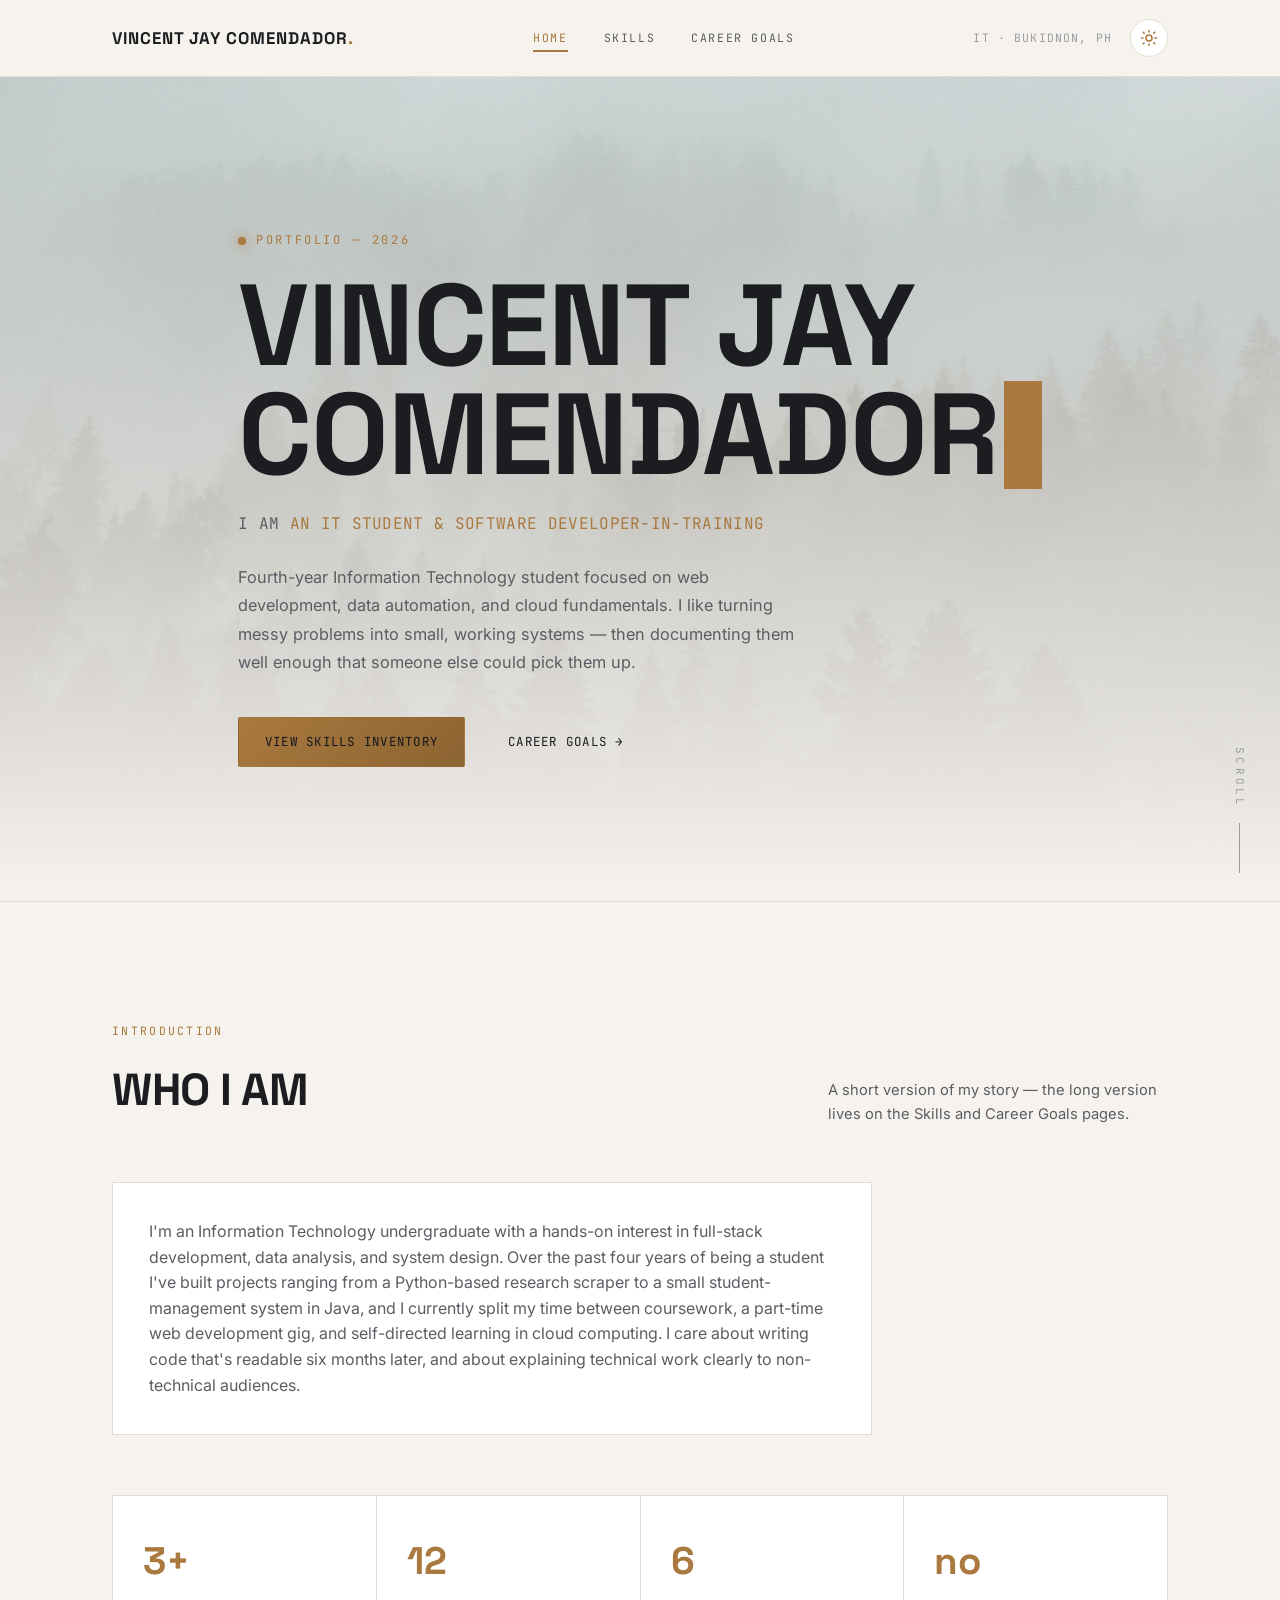
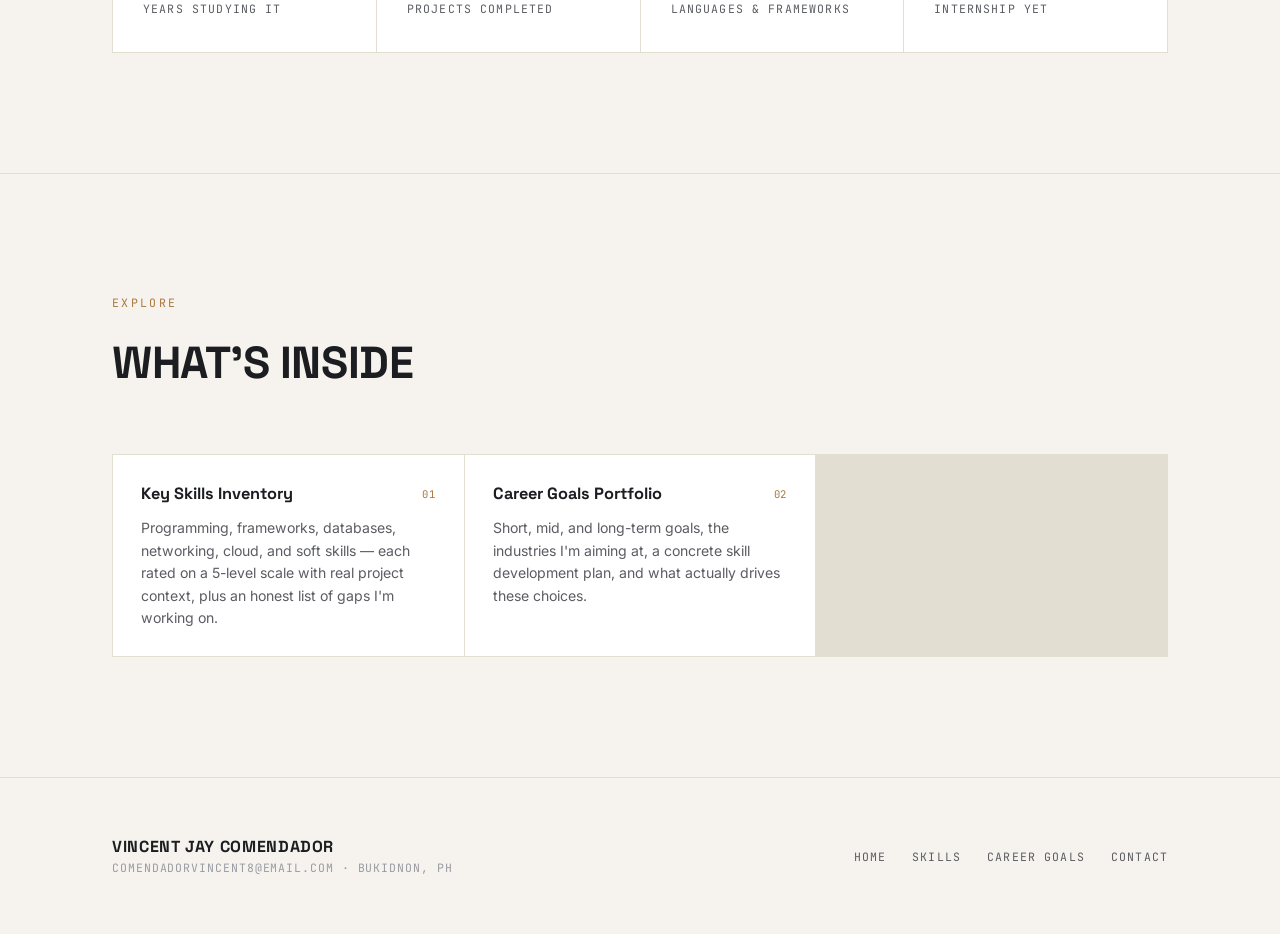
==== index.html @ 31c969bb "Move site files to repo root for GitHub Pages" ====
<!DOCTYPE html>
<html lang="en" data-theme="dark">
<head>
<meta charset="UTF-8">
<script>
  (function () {
    try {
      var saved = localStorage.getItem('theme');
      var theme = saved || (window.matchMedia('(prefers-color-scheme: light)').matches ? 'light' : 'dark');
      document.documentElement.setAttribute('data-theme', theme);
    } catch (e) { /* ignore — default dark theme already set in markup */ }
  })();
</script>
<meta name="viewport" content="width=device-width, initial-scale=1.0">
<title>Vincent Jay Comendador — Portfolio</title>
<meta name="description" content="Information Technology student portfolio — skills inventory and career goals.">
<link rel="preconnect" href="https://fonts.googleapis.com">
<link href="https://fonts.googleapis.com/css2?family=Space+Grotesk:wght@500;700&family=Inter:wght@400;500;600&family=JetBrains+Mono:wght@400;500&display=swap" rel="stylesheet">
<link rel="stylesheet" href="style.css">
</head>
<body>
<div class="grain"></div>
<div class="stars" id="stars" aria-hidden="true"></div>

<nav class="site-nav">
  <div class="wrap">
    <a href="index.html" class="brand">VINCENT JAY COMENDADOR<span class="dot">.</span></a>
    <ul class="nav-links">
      <li><a href="index.html" class="active">Home</a></li>
      <li><a href="skills.html">Skills</a></li>
      <li><a href="goals.html">Career Goals</a></li>
    </ul>
    <div class="nav-right">
      <span class="nav-index">IT · BUKIDNON, PH</span>
      <button class="theme-toggle" id="themeToggle" aria-label="Toggle light and dark theme" title="Toggle theme">
        <svg class="icon icon-sun" viewBox="0 0 24 24" fill="none" stroke="currentColor" stroke-width="2" stroke-linecap="round" stroke-linejoin="round"><circle cx="12" cy="12" r="4"></circle><line x1="12" y1="2" x2="12" y2="4"></line><line x1="12" y1="20" x2="12" y2="22"></line><line x1="4.22" y1="4.22" x2="5.64" y2="5.64"></line><line x1="18.36" y1="18.36" x2="19.78" y2="19.78"></line><line x1="2" y1="12" x2="4" y2="12"></line><line x1="20" y1="12" x2="22" y2="12"></line><line x1="4.22" y1="19.78" x2="5.64" y2="18.36"></line><line x1="18.36" y1="5.64" x2="19.78" y2="4.22"></line></svg>
        <svg class="icon icon-moon" viewBox="0 0 24 24" fill="currentColor"><path d="M21 12.79A9 9 0 1 1 11.21 3 7 7 0 0 0 21 12.79z"></path></svg>
      </button>
    </div>
  </div>
</nav>

<header class="hero">
  <div class="wrap">
    <p class="hero-eyebrow">Portfolio — 2026</p>
    <h1>VINCENT JAY<br>COMENDADOR<span class="cursor">&nbsp;</span></h1>
    <p class="hero-role">I AM <span>AN IT STUDENT &amp; SOFTWARE DEVELOPER-IN-TRAINING</span></p>
    <p class="hero-lede">
      Fourth-year Information Technology student focused on web development, data
      automation, and cloud fundamentals. I like turning messy problems into small,
      working systems — then documenting them well enough that someone else could
      pick them up.
    </p>
    <div class="hero-actions">
      <a href="skills.html" class="btn btn-solid">View Skills Inventory</a>
      <a href="goals.html" class="btn btn-ghost">Career Goals →</a>
    </div>
  </div>
  <div class="scroll-cue">SCROLL</div>
</header>

<section class="section" id="about">
  <div class="wrap">
    <div class="section-head reveal">
      <div>
        <p class="section-eyebrow">Introduction</p>
        <h2>Who I Am</h2>
      </div>
      <p class="section-note">
        A short version of my story — the long version lives on the Skills and
        Career Goals pages.
      </p>
    </div>

    <div class="panel reveal" style="max-width:760px;">
      <p style="color:var(--text-dim); font-size:1rem;">
        I'm an Information Technology undergraduate with a hands-on interest in
        full-stack development, data analysis, and system design. Over the past
        four years of being a student I've built projects ranging from a Python-based research
        scraper to a small student-management system in Java, and I currently
        split my time between coursework, a part-time web development gig, and
        self-directed learning in cloud computing. I care about writing code
        that's readable six months later, and about explaining technical work
        clearly to non-technical audiences.
      </p>
    </div>

    <div class="stat-row reveal">
      <div class="stat">
        <div class="num">3+</div>
        <div class="label">Years Studying IT</div>
      </div>
      <div class="stat">
        <div class="num">12</div>
        <div class="label">Projects Completed</div>
      </div>
      <div class="stat">
        <div class="num">6</div>
        <div class="label">Languages &amp; Frameworks</div>
      </div>
      <div class="stat">
        <div class="num">no</div>
        <div class="label">Internship yet</div>
      </div>
    </div>
  </div>
</section>

<section class="section" id="preview">
  <div class="wrap">
    <div class="section-head reveal">
      <div>
        <p class="section-eyebrow">Explore</p>
        <h2>What's Inside</h2>
      </div>
    </div>

    <div class="skill-grid reveal" style="background:var(--line); border:1px solid var(--line);">
      <a class="skill-card" href="skills.html" style="text-decoration:none;">
        <div class="skill-top">
          <span class="skill-name">Key Skills Inventory</span>
          <span class="skill-level-label">01</span>
        </div>
        <p class="skill-context">
          Programming, frameworks, databases, networking, cloud, and soft
          skills — each rated on a 5-level scale with real project context,
          plus an honest list of gaps I'm working on.
        </p>
      </a>
      <a class="skill-card" href="goals.html" style="text-decoration:none;">
        <div class="skill-top">
          <span class="skill-name">Career Goals Portfolio</span>
          <span class="skill-level-label">02</span>
        </div>
        <p class="skill-context">
          Short, mid, and long-term goals, the industries I'm aiming at, a
          concrete skill development plan, and what actually drives these
          choices.
        </p>
      </a>
    </div>
  </div>
</section>

<footer class="site-footer">
  <div class="wrap">
    <div>
      <div class="footer-brand">VINCENT JAY COMENDADOR</div>
      <div class="footer-meta">comendadorvincent8@email.com · Bukidnon, PH</div>
    </div>
    <ul class="footer-links">
      <li><a href="index.html">Home</a></li>
      <li><a href="skills.html">Skills</a></li>
      <li><a href="goals.html">Career Goals</a></li>
      <li><a href="mailto:comendadorvincent8@email.com">Contact</a></li>
    </ul>
  </div>
</footer>

<script src="script.js" defer></script>
</body>
</html>
---- style.css ----
/* ============================================================
   PORTFOLIO — shared styles
   Display: Space Grotesk / Body: Inter / Utility-Mono: JetBrains Mono
   ============================================================ */

:root{
  /* ---- dark theme (default) ---- */
  --bg:        #15161a;
  --bg-panel:  #1d1f24;
  --bg-panel-2:#25272d;
  --text:      #f1efe8;
  --text-dim:  #8d8f96;
  --text-faint:#5c5e64;
  --line:      #313339;
  --accent:    #c9a670;
  --accent-2:  #e2c692;
  --accent-soft: rgba(201,166,112,.14);
  --accent-line: rgba(201,166,112,.35);
  --nav-bg: rgba(21,22,26,.86);
  --card-shadow: 0 14px 34px -12px rgba(0,0,0,.55), 0 0 0 1px var(--accent-line);
  --grain-opacity: .035;

  --display: "Space Grotesk", sans-serif;
  --body: "Inter", sans-serif;
  --mono: "JetBrains Mono", monospace;

  --max: 1120px;
  --ease: cubic-bezier(.16,.84,.44,1);
}

[data-theme="light"]{
  --bg:        #f6f3ee;
  --bg-panel:  #ffffff;
  --bg-panel-2:#efece3;
  --text:      #1c1d21;
  --text-dim:  #5b5d63;
  --text-faint:#9a9ca3;
  --line:      #e3ded2;
  --accent:    #a9793f;
  --accent-2:  #8c6431;
  --accent-soft: rgba(169,121,63,.12);
  --accent-line: rgba(169,121,63,.32);
  --nav-bg: rgba(246,243,238,.86);
  --card-shadow: 0 14px 34px -14px rgba(30,25,15,.18), 0 0 0 1px var(--accent-line);
  --grain-opacity: .02;
}

*{ box-sizing:border-box; margin:0; padding:0; }

html{ scroll-behavior:smooth; }

body{
  background:
    radial-gradient(ellipse 900px 500px at 15% -10%, var(--accent-soft), transparent 60%),
    var(--bg);
  color:var(--text);
  font-family:var(--body);
  line-height:1.6;
  -webkit-font-smoothing:antialiased;
  transition:background-color .45s ease, color .45s ease;
}

a{ color:inherit; text-decoration:none; }
ul{ list-style:none; }
img{ max-width:100%; display:block; }

.wrap{
  max-width:var(--max);
  margin:0 auto;
  padding:0 32px;
}

::selection{ background:var(--accent); color:#15161a; }

:focus-visible{
  outline:2px solid var(--accent);
  outline-offset:3px;
}

/* ---------- NAV ---------- */
.site-nav{
  position:sticky; top:0; z-index:50;
  background:var(--nav-bg);
  backdrop-filter:blur(10px);
  border-bottom:1px solid var(--line);
  transition:background-color .45s ease, border-color .45s ease;
}
.site-nav .wrap{
  display:flex; align-items:center; justify-content:space-between;
  height:76px;
}
.brand{
  font-family:var(--display);
  font-weight:700;
  font-size:1.05rem;
  letter-spacing:.06em;
}
.brand .dot{ color:var(--accent); }
.nav-links{
  display:flex; gap:36px;
  font-family:var(--mono);
  font-size:.72rem;
  letter-spacing:.14em;
  text-transform:uppercase;
}
.nav-links li a{
  color:var(--text-dim);
  position:relative;
  padding-bottom:6px;
  transition:color .2s ease;
}
.nav-links li a::after{
  content:"";
  position:absolute; left:0; right:100%; bottom:-1px;
  height:2px; background:var(--accent);
  transition:right .3s var(--ease);
}
.nav-links li a:hover{ color:var(--text); }
.nav-links li a:hover::after{ right:0; }
.nav-links li a.active{ color:var(--accent); }
.nav-links li a.active::after{ right:0; }

.nav-right{
  display:flex; align-items:center; gap:18px;
}
.nav-index{
  font-family:var(--mono);
  font-size:.72rem;
  color:var(--text-faint);
  letter-spacing:.1em;
}

/* ---------- theme toggle ---------- */
.theme-toggle{
  position:relative;
  width:38px; height:38px;
  border-radius:50%;
  border:1px solid var(--line);
  background:var(--bg-panel);
  display:flex; align-items:center; justify-content:center;
  cursor:pointer;
  flex-shrink:0;
  transition:border-color .3s ease, transform .45s var(--ease), background-color .3s ease;
}
.theme-toggle:hover{ border-color:var(--accent); transform:rotate(25deg); }
.theme-toggle:active{ transform:rotate(25deg) scale(.92); }
.theme-toggle .icon{
  position:absolute;
  width:18px; height:18px;
  color:var(--accent);
  transition:opacity .5s ease, transform .6s var(--ease);
}
.theme-toggle .icon-sun{ opacity:0; transform:rotate(-90deg) scale(.4); }
.theme-toggle .icon-moon{ opacity:1; transform:rotate(0) scale(1); }
[data-theme="light"] .theme-toggle .icon-sun{ opacity:1; transform:rotate(0) scale(1); }
[data-theme="light"] .theme-toggle .icon-moon{ opacity:0; transform:rotate(90deg) scale(.4); }

/* ---------- ambient grain layer ---------- */
.grain{
  pointer-events:none;
  position:fixed; inset:0; z-index:0;
  opacity:var(--grain-opacity);
  background-image:url("data:image/svg+xml,%3Csvg xmlns='http://www.w3.org/2000/svg' width='120' height='120'%3E%3Cfilter id='n'%3E%3CfeTurbulence type='fractalNoise' baseFrequency='0.9' numOctaves='2' stitchTiles='stitch'/%3E%3C/filter%3E%3Crect width='100%25' height='100%25' filter='url(%23n)'/%3E%3C/svg%3E");
  transition:opacity .45s ease;
}

/* ---------- starfield (dark mode only) ---------- */
.stars{
  position:fixed; inset:0; z-index:0;
  pointer-events:none;
  overflow:hidden;
  opacity:0;
  transition:opacity .6s ease;
}
[data-theme="dark"] .stars{ opacity:1; }
.star{
  position:absolute;
  background:#fff;
  border-radius:50%;
  opacity:.2;
  animation:twinkle ease-in-out infinite;
  will-change:opacity;
}
@keyframes twinkle{
  0%,100%{ opacity:.12; }
  50%{ opacity:.8; }
}

/* ---------- HERO ---------- */
.hero{
  position:relative;
  min-height:calc(100vh - 76px);
  display:flex; flex-direction:column; justify-content:center;
  padding:80px 0 60px;
  overflow:hidden;
  background-image:
    linear-gradient(180deg, rgba(21,22,26,.55) 0%, rgba(21,22,26,.75) 55%, rgba(21,22,26,1) 100%),
    url("images/hero.bg.jpg");
  background-size:cover;
  background-position:center;
}
[data-theme="light"] .hero{
  background-image:
    linear-gradient(180deg, rgba(246,243,238,.55) 0%, rgba(246,243,238,.8) 55%, rgba(246,243,238,1) 100%),
    url("images/hero.bg.jpg");
}
.hero-eyebrow{
  font-family:var(--mono);
  font-size:.75rem;
  letter-spacing:.22em;
  text-transform:uppercase;
  color:var(--accent);
  margin-bottom:22px;
  display:flex; align-items:center; gap:10px;
}
.hero-eyebrow::before{
  content:"";
  width:8px; height:8px; border-radius:50%;
  background:var(--accent);
  box-shadow:0 0 12px var(--accent);
  animation:pulseDot 2.4s ease-in-out infinite;
}
@keyframes pulseDot{
  0%,100%{ transform:scale(1); opacity:1; }
  50%{ transform:scale(1.35); opacity:.7; }
}
.hero h1{
  font-family:var(--display);
  font-weight:700;
  font-size:clamp(3.2rem, 9vw, 7.2rem);
  line-height:.94;
  letter-spacing:-.01em;
  text-transform:uppercase;
}
.hero h1 .cursor{
  display:inline-block;
  width:.5ch;
  background:var(--accent);
  animation:blink 1.1s steps(1) infinite;
  margin-left:6px;
}
@keyframes blink{ 50%{ opacity:0; } }

.hero-role{
  font-family:var(--mono);
  font-size:1rem;
  color:var(--text-dim);
  margin-top:22px;
  letter-spacing:.02em;
}
.hero-role span{ color:var(--accent); }

.hero-lede{
  max-width:560px;
  margin-top:26px;
  color:var(--text-dim);
  font-size:1.02rem;
  line-height:1.75;
}

.hero-actions{
  display:flex; gap:16px; margin-top:40px; flex-wrap:wrap;
}

/* hero entrance animation (above the fold — plays on load, not on scroll) */
.hero-eyebrow, .hero h1, .hero-role, .hero-lede, .hero-actions{
  animation:fadeUp .8s var(--ease) both;
}
.hero h1{ animation-delay:.08s; }
.hero-role{ animation-delay:.2s; }
.hero-lede{ animation-delay:.32s; }
.hero-actions{ animation-delay:.44s; }
@keyframes fadeUp{
  from{ opacity:0; transform:translateY(22px); }
  to{ opacity:1; transform:translateY(0); }
}

.btn{
  font-family:var(--mono);
  font-size:.78rem;
  letter-spacing:.1em;
  text-transform:uppercase;
  padding:14px 26px;
  border-radius:2px;
  transition:transform .25s var(--ease), box-shadow .25s ease, background .25s ease, border-color .25s ease;
  border:1px solid var(--line);
}
.btn-solid{
  background:linear-gradient(135deg, var(--accent), var(--accent-2));
  color:#15161a; border-color:transparent;
}
.btn-solid:hover{
  transform:translateY(-3px);
  box-shadow:0 14px 28px -10px var(--accent-line);
}
.btn-ghost{ color:var(--text); }
.btn-ghost:hover{
  border-color:var(--accent); color:var(--accent);
  transform:translateY(-3px);
}

.scroll-cue{
  position:absolute; right:32px; bottom:28px;
  writing-mode:vertical-rl;
  font-family:var(--mono);
  font-size:.68rem;
  letter-spacing:.3em;
  color:var(--text-faint);
  display:flex; align-items:center; gap:14px;
  animation:floatY 3.2s ease-in-out infinite;
}
.scroll-cue::after{
  content:""; width:1px; height:50px; background:var(--text-faint);
}
@keyframes floatY{
  0%,100%{ transform:translateY(0); }
  50%{ transform:translateY(-8px); }
}

/* ---------- generic section scaffolding ---------- */
.section{
  padding:120px 0;
  border-top:1px solid var(--line);
  position:relative;
  scroll-margin-top:90px;
  transition:border-color .45s ease;
}
.section-head{
  display:flex; justify-content:space-between; align-items:flex-end;
  gap:24px; margin-bottom:56px; flex-wrap:wrap;
}
.section-eyebrow{
  font-family:var(--mono);
  font-size:.72rem;
  letter-spacing:.2em;
  text-transform:uppercase;
  color:var(--accent);
  margin-bottom:14px;
}
.section-head h2{
  font-family:var(--display);
  font-weight:700;
  font-size:clamp(1.9rem,4vw,2.8rem);
  text-transform:uppercase;
  letter-spacing:-.01em;
}
.section-note{
  max-width:340px;
  color:var(--text-dim);
  font-size:.92rem;
}

/* ---------- scroll-reveal ---------- */
.reveal{
  opacity:0;
  transform:translateY(28px);
  transition:opacity .7s var(--ease), transform .7s var(--ease);
}
.reveal.in-view{ opacity:1; transform:translateY(0); }
.reveal-delay-1{ transition-delay:.08s; }
.reveal-delay-2{ transition-delay:.16s; }
.reveal-delay-3{ transition-delay:.24s; }

/* ---------- stat row (home) ---------- */
.stat-row{
  display:grid;
  grid-template-columns:repeat(auto-fit, minmax(180px,1fr));
  gap:1px;
  background:var(--line);
  border:1px solid var(--line);
  margin-top:60px;
  transition:background-color .45s ease, border-color .45s ease;
}
.stat{
  background:var(--bg-panel);
  padding:34px 30px;
  transition:background-color .3s ease, transform .25s var(--ease), box-shadow .25s ease;
}
.stat:hover{
  transform:translateY(-4px);
  box-shadow:var(--card-shadow);
  position:relative; z-index:1;
}
.stat .num{
  font-family:var(--display);
  font-size:2.4rem;
  font-weight:700;
  color:var(--accent);
}
.stat .label{
  margin-top:8px;
  font-family:var(--mono);
  font-size:.72rem;
  letter-spacing:.1em;
  text-transform:uppercase;
  color:var(--text-dim);
}

/* ---------- panel / card ---------- */
.panel{
  background:var(--bg-panel);
  border:1px solid var(--line);
  padding:36px;
  transition:background-color .3s ease, border-color .3s ease, transform .25s var(--ease), box-shadow .25s ease;
}
.panel:hover{
  transform:translateY(-3px);
  box-shadow:var(--card-shadow);
}

/* ---------- footer ---------- */
.site-footer{
  border-top:1px solid var(--line);
  padding:56px 0;
  transition:border-color .45s ease;
}
.site-footer .wrap{
  display:flex; justify-content:space-between; align-items:center;
  flex-wrap:wrap; gap:18px;
}
.footer-brand{
  font-family:var(--display); font-weight:700; letter-spacing:.04em;
}
.footer-meta{
  font-family:var(--mono); font-size:.72rem; letter-spacing:.08em;
  color:var(--text-faint); text-transform:uppercase;
}
.footer-links{ display:flex; gap:26px; }
.footer-links a{
  font-family:var(--mono); font-size:.72rem; letter-spacing:.1em;
  text-transform:uppercase; color:var(--text-dim);
  position:relative;
  transition:color .2s ease;
}
.footer-links a::after{
  content:""; position:absolute; left:0; right:100%; bottom:-4px;
  height:1px; background:var(--accent);
  transition:right .3s var(--ease);
}
.footer-links a:hover{ color:var(--accent); }
.footer-links a:hover::after{ right:0; }

/* ============================================================
   SKILLS PAGE
   ============================================================ */
.skill-category{
  margin-bottom:6px;
}
.skill-category + .skill-category{
  margin-top:70px;
}
.cat-head{
  display:flex; align-items:baseline; gap:16px;
  margin-bottom:28px;
  padding-bottom:14px;
  border-bottom:1px solid var(--line);
  transition:border-color .45s ease;
}
.cat-head h3{
  font-family:var(--display);
  font-size:1.3rem;
  text-transform:uppercase;
  letter-spacing:.02em;
}
.cat-count{
  font-family:var(--mono);
  font-size:.72rem;
  color:var(--text-faint);
}

.skill-grid{
  display:grid;
  grid-template-columns:repeat(auto-fill, minmax(320px,1fr));
  gap:1px;
  background:var(--line);
  border:1px solid var(--line);
  transition:background-color .45s ease, border-color .45s ease;
}
.skill-card{
  background:var(--bg-panel);
  padding:26px 28px;
  transition:background-color .3s ease, transform .25s var(--ease), box-shadow .25s ease;
  position:relative;
}
.skill-card:hover{
  transform:translateY(-4px);
  box-shadow:var(--card-shadow);
  z-index:1;
}
.skill-top{
  display:flex; justify-content:space-between; align-items:center;
  margin-bottom:10px;
  gap:12px;
}
.skill-name{
  font-family:var(--display);
  font-weight:700;
  font-size:1.02rem;
}
.skill-level-label{
  font-family:var(--mono);
  font-size:.66rem;
  letter-spacing:.08em;
  text-transform:uppercase;
  color:var(--accent);
  white-space:nowrap;
}

/* segmented proficiency meter — 5 bars, "signal strength" */
.meter{
  display:flex; gap:4px; margin:14px 0 16px;
}
.meter i{
  flex:1; height:6px; background:var(--bg-panel-2);
  border-radius:1px;
  transition:background-color .3s ease, transform .3s ease;
}
.meter i.on{ background:var(--accent); }
.skill-card:hover .meter i.on{ transform:scaleY(1.3); }

.skill-context{
  font-size:.88rem;
  color:var(--text-dim);
}
.skill-context b{
  color:var(--text);
  font-weight:600;
}

/* skill gap list */
.gap-list{
  display:grid;
  grid-template-columns:repeat(auto-fit,minmax(260px,1fr));
  gap:18px;
  margin-top:28px;
}
.gap-item{
  border:1px dashed var(--line);
  padding:20px 22px;
  transition:border-color .25s ease, transform .25s var(--ease), background-color .25s ease;
}
.gap-item:hover{
  border-color:var(--accent-line);
  border-style:solid;
  background:var(--accent-soft);
  transform:translateY(-2px);
}
.gap-item .gap-tag{
  font-family:var(--mono);
  font-size:.66rem;
  letter-spacing:.1em;
  text-transform:uppercase;
  color:var(--text-faint);
  margin-bottom:8px;
}
.gap-item h4{
  font-family:var(--display);
  font-size:1rem;
  margin-bottom:8px;
}
.gap-item p{
  font-size:.86rem;
  color:var(--text-dim);
}

/* legend */
.legend{
  display:flex; flex-wrap:wrap; gap:22px;
  margin-top:18px;
  font-family:var(--mono);
  font-size:.68rem;
  letter-spacing:.05em;
  color:var(--text-faint);
  text-transform:uppercase;
}
.legend span b{ color:var(--accent); }

/* ============================================================
   GOALS PAGE — timeline (genuinely sequential, numbering earned)
   ============================================================ */
.timeline{
  display:flex; flex-direction:column;
}
.tl-item{
  display:grid;
  grid-template-columns:120px 1fr;
  gap:30px;
  padding:44px 0;
  border-bottom:1px solid var(--line);
  transition:border-color .45s ease;
}
.tl-item:first-child{ padding-top:0; }
.tl-index{
  font-family:var(--display);
  font-size:2.6rem;
  font-weight:700;
  color:var(--bg-panel-2);
  -webkit-text-stroke:1px var(--line);
  transition:color .3s ease, -webkit-text-stroke-color .3s ease;
}
.tl-item:hover .tl-index{ color:var(--accent-soft); -webkit-text-stroke-color:var(--accent-line); }
.tl-range{
  font-family:var(--mono);
  font-size:.72rem;
  color:var(--accent);
  letter-spacing:.08em;
  margin-bottom:8px;
  display:block;
}
.tl-item h3{
  font-family:var(--display);
  font-size:1.5rem;
  text-transform:uppercase;
  margin-bottom:14px;
}
.tl-item ul{
  display:flex; flex-direction:column; gap:8px;
}
.tl-item ul li{
  position:relative;
  padding-left:20px;
  color:var(--text-dim);
  font-size:.94rem;
}
.tl-item ul li::before{
  content:"—";
  position:absolute; left:0; color:var(--accent);
}

.domain-grid{
  display:grid;
  grid-template-columns:repeat(auto-fit,minmax(240px,1fr));
  gap:1px;
  background:var(--line);
  border:1px solid var(--line);
  transition:background-color .45s ease, border-color .45s ease;
}
.domain-card{
  background:var(--bg-panel);
  padding:30px 26px;
  transition:background-color .3s ease, transform .25s var(--ease), box-shadow .25s ease;
  position:relative;
}
.domain-card:hover{
  transform:translateY(-4px);
  box-shadow:var(--card-shadow);
  z-index:1;
}
.domain-card .rank{
  font-family:var(--mono);
  font-size:.68rem;
  color:var(--accent);
  letter-spacing:.1em;
}
.domain-card h4{
  font-family:var(--display);
  font-size:1.15rem;
  margin:10px 0 10px;
  text-transform:uppercase;
}
.domain-card p{
  font-size:.86rem; color:var(--text-dim);
}

.dev-plan-grid{
  display:grid;
  grid-template-columns:repeat(auto-fit,minmax(280px,1fr));
  gap:22px;
}
.dev-plan-card{
  border:1px solid var(--line);
  padding:24px 26px;
  background:var(--bg-panel);
  transition:background-color .3s ease, border-color .25s ease, transform .25s var(--ease), box-shadow .25s ease;
}
.dev-plan-card:hover{
  transform:translateY(-4px);
  border-color:var(--accent-line);
  box-shadow:var(--card-shadow);
}
.dev-plan-card .tag{
  font-family:var(--mono);
  font-size:.66rem;
  color:var(--text-faint);
  text-transform:uppercase;
  letter-spacing:.08em;
}
.dev-plan-card h4{
  font-family:var(--display);
  font-size:1.05rem;
  margin:8px 0 10px;
}
.dev-plan-card p{
  font-size:.86rem; color:var(--text-dim);
}

.values-block{
  max-width:760px;
}
.values-block p{
  color:var(--text-dim);
  margin-bottom:18px;
  font-size:1rem;
}
.values-block p:last-child{ margin-bottom:0; }
.pull{
  font-family:var(--display);
  font-size:1.4rem;
  color:var(--text);
  border-left:2px solid var(--accent);
  padding-left:22px;
  margin:30px 0;
  font-weight:500;
  line-height:1.4;
}

/* ---------- responsive ---------- */
@media (max-width:720px){
  .nav-links{ gap:20px; }
  .nav-index{ display:none; }
  .section{ padding:80px 0; }
  .tl-item{ grid-template-columns:1fr; gap:14px; }
  .site-footer .wrap{ flex-direction:column; align-items:flex-start; }
}

/* ---------- respect reduced motion ---------- */
@media (prefers-reduced-motion: reduce){
  html{ scroll-behavior:auto; }
  *, *::before, *::after{
    animation-duration:.001ms !important;
    animation-iteration-count:1 !important;
    transition-duration:.001ms !important;
    scroll-behavior:auto !important;
  }
  .reveal{ opacity:1 !important; transform:none !important; }
  .stars{ display:none !important; }
  .hero{ background-position:center !important; }
  .skill-card:hover, .domain-card:hover, .dev-plan-card:hover,
  .panel:hover, .stat:hover, .btn:hover{ transform:none !important; }
}
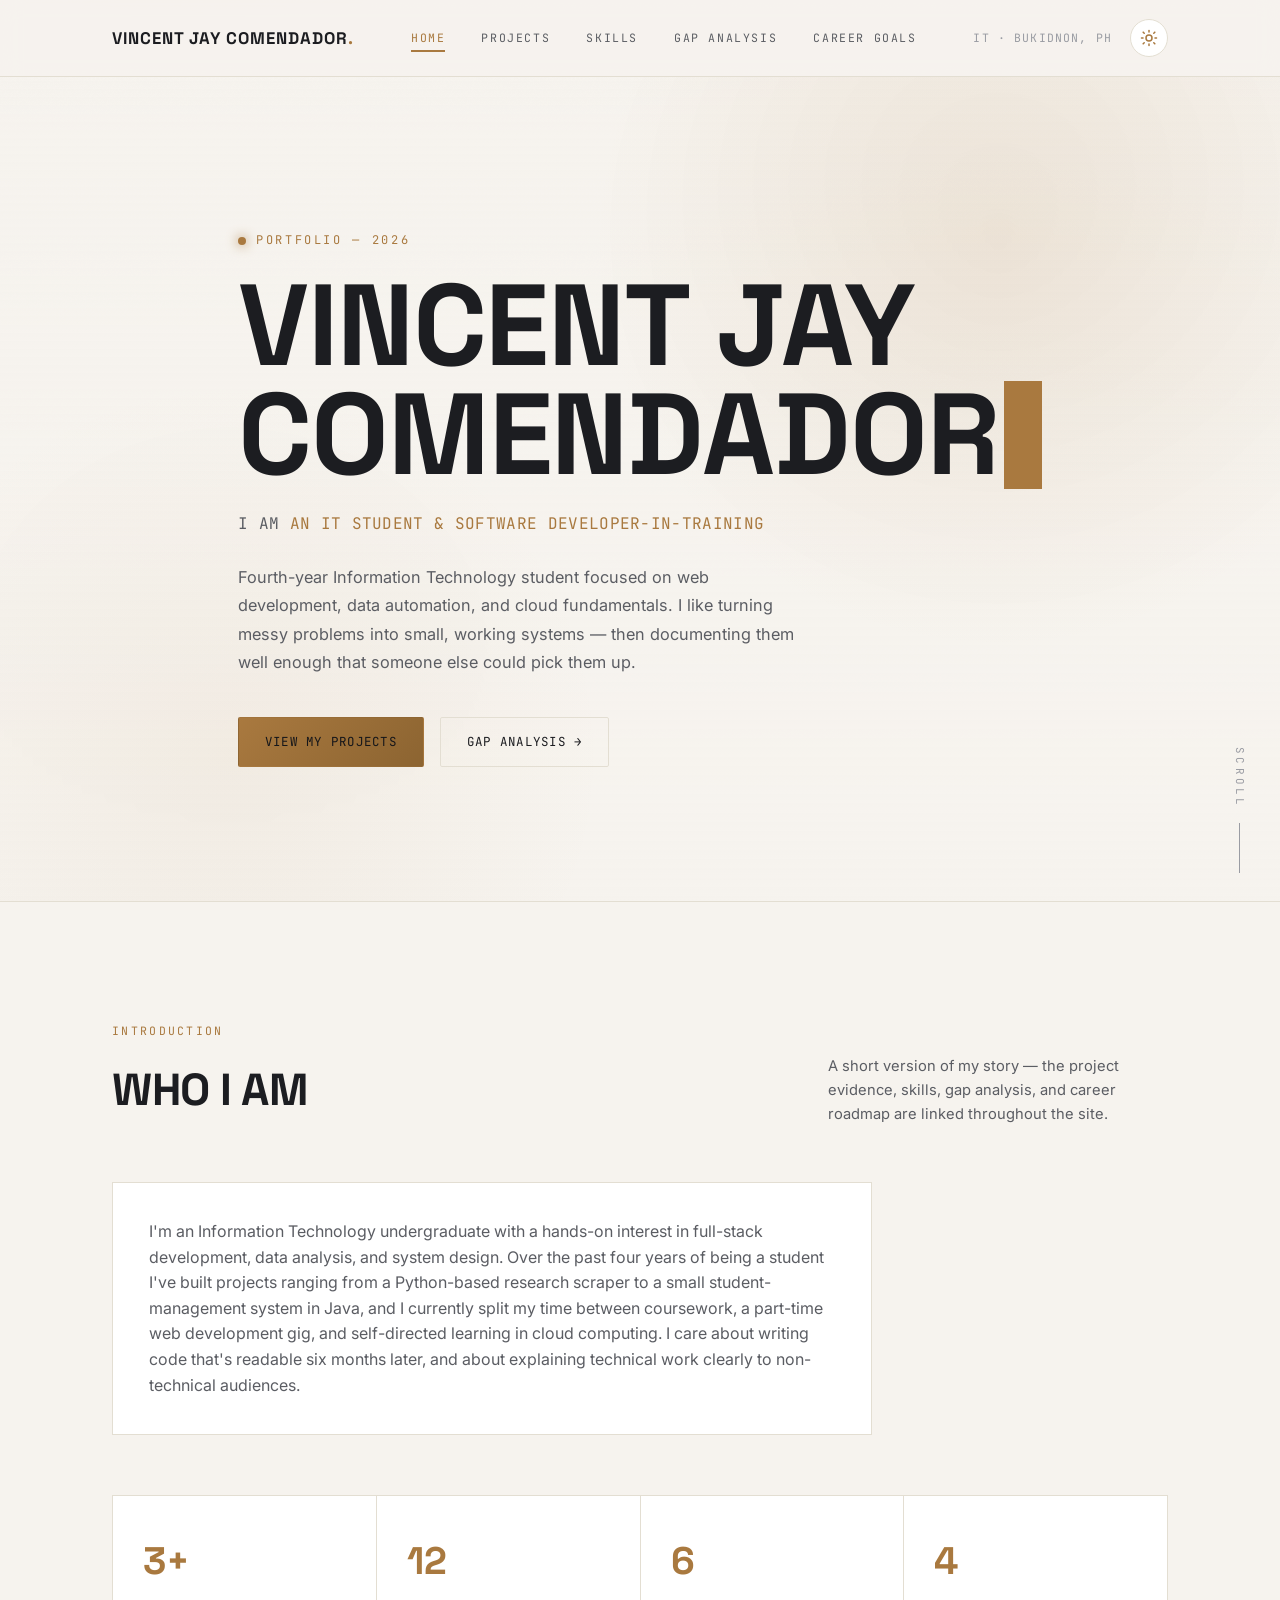
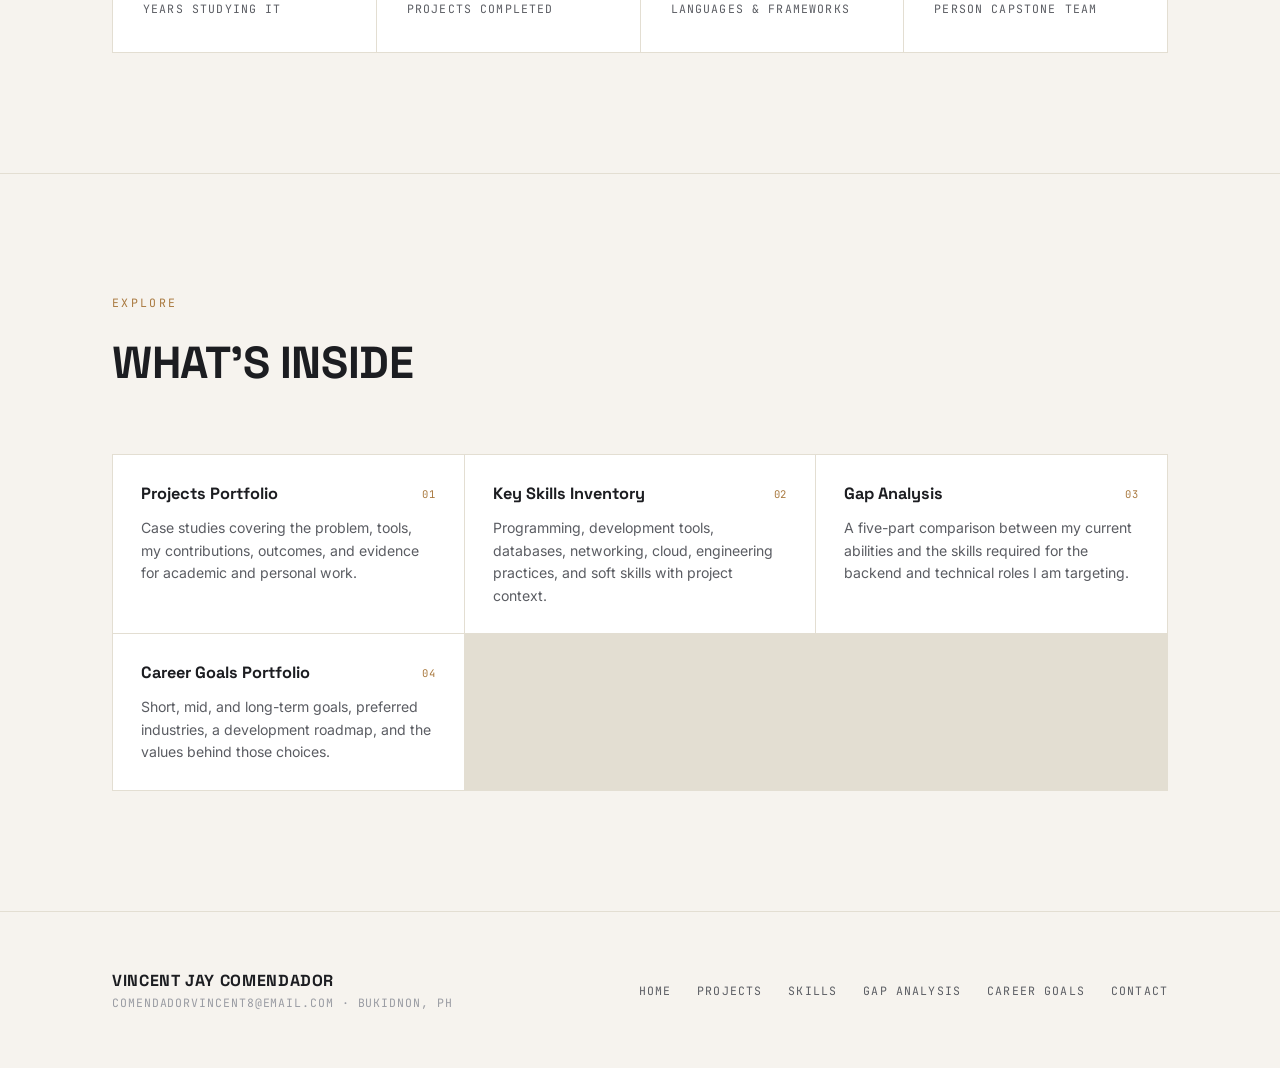
==== commit a616a6e7: "Update portfolio with projects and gap analysis" ====
--- a/index.html
+++ b/index.html
@@ -13,7 +13,7 @@
 </script>
 <meta name="viewport" content="width=device-width, initial-scale=1.0">
 <title>Vincent Jay Comendador — Portfolio</title>
-<meta name="description" content="Information Technology student portfolio — skills inventory and career goals.">
+<meta name="description" content="Information Technology student portfolio featuring projects, skills, gap analysis, and career goals.">
 <link rel="preconnect" href="https://fonts.googleapis.com">
 <link href="https://fonts.googleapis.com/css2?family=Space+Grotesk:wght@500;700&family=Inter:wght@400;500;600&family=JetBrains+Mono:wght@400;500&display=swap" rel="stylesheet">
 <link rel="stylesheet" href="style.css">
@@ -22,16 +22,21 @@
 <div class="grain"></div>
 <div class="stars" id="stars" aria-hidden="true"></div>
 
-<nav class="site-nav">
+<nav class="site-nav" id="siteNav">
   <div class="wrap">
     <a href="index.html" class="brand">VINCENT JAY COMENDADOR<span class="dot">.</span></a>
-    <ul class="nav-links">
+    <ul class="nav-links" id="primaryNav">
       <li><a href="index.html" class="active">Home</a></li>
+      <li><a href="projects.html">Projects</a></li>
       <li><a href="skills.html">Skills</a></li>
+      <li><a href="gaps.html">Gap Analysis</a></li>
       <li><a href="goals.html">Career Goals</a></li>
     </ul>
     <div class="nav-right">
       <span class="nav-index">IT · BUKIDNON, PH</span>
+      <button class="nav-toggle" id="navToggle" type="button" aria-label="Toggle navigation" aria-expanded="false" aria-controls="primaryNav">
+        <span></span><span></span><span></span>
+      </button>
       <button class="theme-toggle" id="themeToggle" aria-label="Toggle light and dark theme" title="Toggle theme">
         <svg class="icon icon-sun" viewBox="0 0 24 24" fill="none" stroke="currentColor" stroke-width="2" stroke-linecap="round" stroke-linejoin="round"><circle cx="12" cy="12" r="4"></circle><line x1="12" y1="2" x2="12" y2="4"></line><line x1="12" y1="20" x2="12" y2="22"></line><line x1="4.22" y1="4.22" x2="5.64" y2="5.64"></line><line x1="18.36" y1="18.36" x2="19.78" y2="19.78"></line><line x1="2" y1="12" x2="4" y2="12"></line><line x1="20" y1="12" x2="22" y2="12"></line><line x1="4.22" y1="19.78" x2="5.64" y2="18.36"></line><line x1="18.36" y1="5.64" x2="19.78" y2="4.22"></line></svg>
         <svg class="icon icon-moon" viewBox="0 0 24 24" fill="currentColor"><path d="M21 12.79A9 9 0 1 1 11.21 3 7 7 0 0 0 21 12.79z"></path></svg>
@@ -52,8 +57,8 @@
       pick them up.
     </p>
     <div class="hero-actions">
-      <a href="skills.html" class="btn btn-solid">View Skills Inventory</a>
-      <a href="goals.html" class="btn btn-ghost">Career Goals →</a>
+      <a href="projects.html" class="btn btn-solid">View My Projects</a>
+      <a href="gaps.html" class="btn btn-ghost">Gap Analysis →</a>
     </div>
   </div>
   <div class="scroll-cue">SCROLL</div>
@@ -67,8 +72,8 @@
         <h2>Who I Am</h2>
       </div>
       <p class="section-note">
-        A short version of my story — the long version lives on the Skills and
-        Career Goals pages.
+        A short version of my story — the project evidence, skills, gap analysis,
+        and career roadmap are linked throughout the site.
       </p>
     </div>
 
@@ -99,8 +104,8 @@
         <div class="label">Languages &amp; Frameworks</div>
       </div>
       <div class="stat">
-        <div class="num">no</div>
-        <div class="label">Internship yet</div>
+        <div class="num">4</div>
+        <div class="label">Person Capstone Team</div>
       </div>
     </div>
   </div>
@@ -116,27 +121,21 @@
     </div>
 
     <div class="skill-grid reveal" style="background:var(--line); border:1px solid var(--line);">
+      <a class="skill-card" href="projects.html" style="text-decoration:none;">
+        <div class="skill-top"><span class="skill-name">Projects Portfolio</span><span class="skill-level-label">01</span></div>
+        <p class="skill-context">Case studies covering the problem, tools, my contributions, outcomes, and evidence for academic and personal work.</p>
+      </a>
       <a class="skill-card" href="skills.html" style="text-decoration:none;">
-        <div class="skill-top">
-          <span class="skill-name">Key Skills Inventory</span>
-          <span class="skill-level-label">01</span>
-        </div>
-        <p class="skill-context">
-          Programming, frameworks, databases, networking, cloud, and soft
-          skills — each rated on a 5-level scale with real project context,
-          plus an honest list of gaps I'm working on.
-        </p>
+        <div class="skill-top"><span class="skill-name">Key Skills Inventory</span><span class="skill-level-label">02</span></div>
+        <p class="skill-context">Programming, development tools, databases, networking, cloud, engineering practices, and soft skills with project context.</p>
+      </a>
+      <a class="skill-card" href="gaps.html" style="text-decoration:none;">
+        <div class="skill-top"><span class="skill-name">Gap Analysis</span><span class="skill-level-label">03</span></div>
+        <p class="skill-context">A five-part comparison between my current abilities and the skills required for the backend and technical roles I am targeting.</p>
       </a>
       <a class="skill-card" href="goals.html" style="text-decoration:none;">
-        <div class="skill-top">
-          <span class="skill-name">Career Goals Portfolio</span>
-          <span class="skill-level-label">02</span>
-        </div>
-        <p class="skill-context">
-          Short, mid, and long-term goals, the industries I'm aiming at, a
-          concrete skill development plan, and what actually drives these
-          choices.
-        </p>
+        <div class="skill-top"><span class="skill-name">Career Goals Portfolio</span><span class="skill-level-label">04</span></div>
+        <p class="skill-context">Short, mid, and long-term goals, preferred industries, a development roadmap, and the values behind those choices.</p>
       </a>
     </div>
   </div>
@@ -150,7 +149,9 @@
     </div>
     <ul class="footer-links">
       <li><a href="index.html">Home</a></li>
+      <li><a href="projects.html">Projects</a></li>
       <li><a href="skills.html">Skills</a></li>
+      <li><a href="gaps.html">Gap Analysis</a></li>
       <li><a href="goals.html">Career Goals</a></li>
       <li><a href="mailto:comendadorvincent8@email.com">Contact</a></li>
     </ul>
--- a/style.css
+++ b/style.css
@@ -194,15 +194,17 @@
   padding:80px 0 60px;
   overflow:hidden;
   background-image:
-    linear-gradient(180deg, rgba(21,22,26,.55) 0%, rgba(21,22,26,.75) 55%, rgba(21,22,26,1) 100%),
-    url("images/hero.bg.jpg");
+    radial-gradient(circle at 78% 20%, rgba(201,166,112,.16), transparent 34%),
+    radial-gradient(circle at 18% 82%, rgba(201,166,112,.08), transparent 30%),
+    linear-gradient(180deg, rgba(21,22,26,.70) 0%, rgba(21,22,26,.90) 65%, rgba(21,22,26,1) 100%);
   background-size:cover;
   background-position:center;
 }
 [data-theme="light"] .hero{
   background-image:
-    linear-gradient(180deg, rgba(246,243,238,.55) 0%, rgba(246,243,238,.8) 55%, rgba(246,243,238,1) 100%),
-    url("images/hero.bg.jpg");
+    radial-gradient(circle at 78% 20%, rgba(169,121,63,.14), transparent 34%),
+    radial-gradient(circle at 18% 82%, rgba(169,121,63,.07), transparent 30%),
+    linear-gradient(180deg, rgba(246,243,238,.62) 0%, rgba(246,243,238,.88) 65%, rgba(246,243,238,1) 100%);
 }
 .hero-eyebrow{
   font-family:var(--mono);
@@ -714,13 +716,127 @@
   line-height:1.4;
 }
 
+/* ============================================================
+   PROJECTS + GAP ANALYSIS
+   ============================================================ */
+.page-hero{ min-height:auto; padding:80px 0 60px; }
+.page-hero h1{ font-size:clamp(2.4rem,7vw,4.6rem); }
+
+.project-case{
+  border-top:1px solid var(--line);
+  padding:54px 0;
+}
+.project-case:first-of-type{ border-top:0; padding-top:0; }
+.project-case-head{
+  display:flex; justify-content:space-between; align-items:flex-start;
+  gap:30px; margin-bottom:30px;
+}
+.project-index, .gap-number{
+  font-family:var(--mono); font-size:.7rem; letter-spacing:.12em;
+  color:var(--accent);
+}
+.project-type, .gap-domain, .gap-cta-kicker{
+  font-family:var(--mono); font-size:.68rem; letter-spacing:.1em;
+  text-transform:uppercase; color:var(--text-faint); margin:8px 0 6px;
+}
+.project-case h3, .gap-analysis-card h3{
+  font-family:var(--display); font-size:clamp(1.45rem,3vw,2rem);
+  text-transform:uppercase;
+}
+.project-role{
+  font-family:var(--mono); font-size:.68rem; letter-spacing:.08em;
+  color:var(--text-dim); border:1px solid var(--line); padding:8px 10px;
+  white-space:nowrap;
+}
+.project-details{
+  display:grid; grid-template-columns:repeat(2,minmax(0,1fr));
+  gap:1px; background:var(--line); border:1px solid var(--line);
+}
+.project-details > div{ background:var(--bg-panel); padding:26px; }
+.project-details h4, .gap-analysis-grid h4{
+  font-family:var(--mono); font-size:.68rem; letter-spacing:.09em;
+  text-transform:uppercase; color:var(--accent); margin-bottom:10px;
+}
+.project-details p, .gap-analysis-grid p, .roadmap-step p{ color:var(--text-dim); font-size:.9rem; }
+.evidence-block{ grid-column:1 / -1; }
+.evidence-placeholder{
+  display:inline-block; margin-top:14px; padding:9px 11px;
+  border:1px dashed var(--accent-line); color:var(--accent);
+  font-family:var(--mono); font-size:.68rem; letter-spacing:.04em;
+}
+.project-next{ padding-top:0; }
+.project-note, .gap-cta{
+  display:flex; align-items:center; justify-content:space-between; gap:32px;
+}
+.project-note h2, .gap-cta h3{
+  font-family:var(--display); text-transform:uppercase; margin-bottom:10px;
+}
+.project-note p, .gap-cta p{ color:var(--text-dim); max-width:700px; }
+
+.gap-analysis-card{ border-top:1px solid var(--line); padding:46px 0; }
+.gap-analysis-card:first-of-type{ border-top:0; padding-top:0; }
+.gap-analysis-head{ display:flex; gap:22px; align-items:flex-start; margin-bottom:24px; }
+.gap-analysis-grid{
+  display:grid; grid-template-columns:repeat(2,minmax(0,1fr));
+  gap:1px; background:var(--line); border:1px solid var(--line);
+}
+.gap-analysis-grid > div{ background:var(--bg-panel); padding:24px; }
+.gap-analysis-grid .gap-plan{ background:var(--accent-soft); }
+.roadmap-grid{
+  display:grid; grid-template-columns:repeat(4,minmax(0,1fr));
+  gap:1px; background:var(--line); border:1px solid var(--line);
+}
+.roadmap-step{ background:var(--bg-panel); padding:26px 24px; }
+.roadmap-step span{ font-family:var(--mono); color:var(--accent); font-size:.68rem; letter-spacing:.08em; }
+.roadmap-step h3{ font-family:var(--display); text-transform:uppercase; font-size:1.05rem; margin:10px 0; }
+
+/* ---------- mobile navigation ---------- */
+.nav-toggle{
+  display:none; width:38px; height:38px; border:1px solid var(--line);
+  background:var(--bg-panel); padding:9px; cursor:pointer;
+  flex-direction:column; justify-content:center; gap:4px;
+}
+.nav-toggle span{ display:block; height:1px; background:var(--text); transition:transform .25s ease, opacity .2s ease; }
+.site-nav.nav-open .nav-toggle span:nth-child(1){ transform:translateY(5px) rotate(45deg); }
+.site-nav.nav-open .nav-toggle span:nth-child(2){ opacity:0; }
+.site-nav.nav-open .nav-toggle span:nth-child(3){ transform:translateY(-5px) rotate(-45deg); }
+
 /* ---------- responsive ---------- */
+@media (max-width:900px){
+  .site-nav .wrap{ height:68px; position:relative; }
+  .nav-index{ display:none; }
+  .nav-toggle{ display:flex; }
+  .nav-right{ gap:10px; }
+  .nav-links{
+    display:none; position:absolute; top:68px; left:32px; right:32px;
+    flex-direction:column; gap:0; padding:10px;
+    background:var(--bg-panel); border:1px solid var(--line);
+    box-shadow:0 18px 44px rgba(0,0,0,.22);
+  }
+  .site-nav.nav-open .nav-links{ display:flex; }
+  .nav-links li a{ display:block; padding:11px 12px; }
+  .nav-links li a::after{ display:none; }
+  .section{ padding:90px 0; }
+  .project-details, .gap-analysis-grid{ grid-template-columns:1fr; }
+  .evidence-block{ grid-column:auto; }
+  .roadmap-grid{ grid-template-columns:repeat(2,minmax(0,1fr)); }
+  .project-note, .gap-cta{ align-items:flex-start; flex-direction:column; }
+}
 @media (max-width:720px){
-  .nav-links{ gap:20px; }
-  .nav-index{ display:none; }
   .section{ padding:80px 0; }
   .tl-item{ grid-template-columns:1fr; gap:14px; }
   .site-footer .wrap{ flex-direction:column; align-items:flex-start; }
+  .footer-links{ flex-wrap:wrap; row-gap:12px; }
+  .project-case-head{ flex-direction:column; gap:14px; }
+  .project-role{ white-space:normal; }
+}
+@media (max-width:520px){
+  .wrap{ padding-left:20px; padding-right:20px; }
+  .brand{ font-size:.78rem; letter-spacing:.03em; }
+  .nav-links{ left:20px; right:20px; }
+  .theme-toggle, .nav-toggle{ width:36px; height:36px; }
+  .roadmap-grid{ grid-template-columns:1fr; }
+  .skill-grid{ grid-template-columns:1fr; }
 }
 
 /* ---------- respect reduced motion ---------- */
